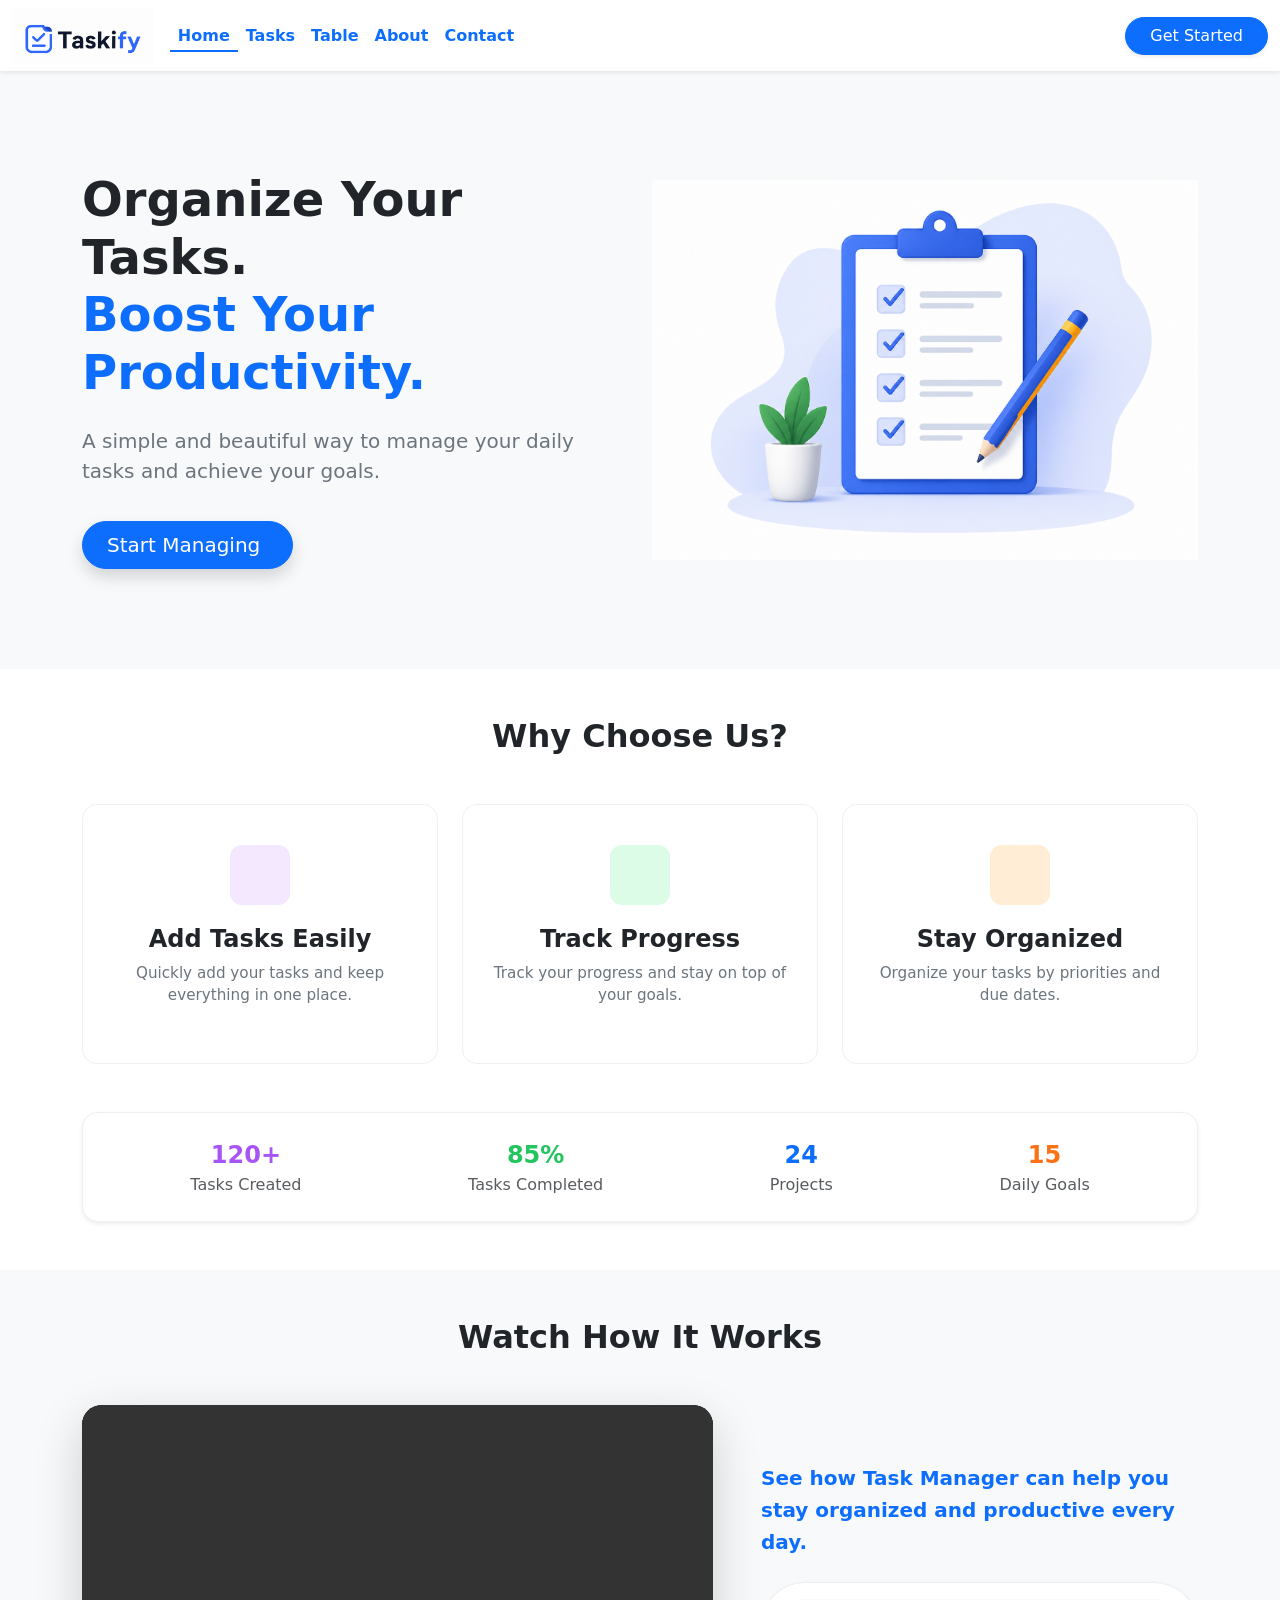
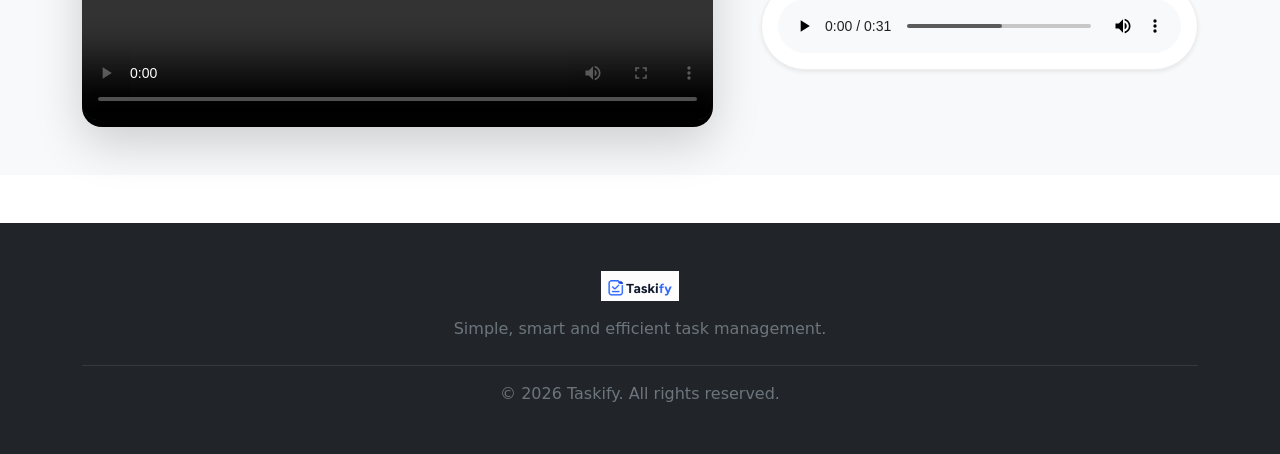
==== Html/index.html @ 80449838 "" complete landing page structure, navbar, and hero section with flexbox"" ====
<!DOCTYPE html>
<html lang="en">
<head>
    <meta charset="UTF-8">
    <meta name="viewport" content="width=device-width, initial-scale=1.0">
    <meta name="author" content="Remas Al-Shabeeb" />
    <meta name="description" content="Taskify is a modern task management and productivity app designed to simplify to-do lists, organize projects, and help users achieve goals efficiently. With a clean interface and smart features, Taskify turns everyday tasks into accomplishments." />
    <link rel="stylesheet" href="../CSS/index.CSS"/>
    <link href="https://cdn.jsdelivr.net/npm/bootstrap@5.3.8/dist/css/bootstrap.min.css" rel="stylesheet" integrity="sha384-sRIl4kxILFvY47J16cr9ZwB07vP4J8+LH7qKQnuqkuIAvNWLzeN8tE5YBujZqJLB" crossorigin="anonymous">
    <title>Taskify</title>
</head>
<body>


 <nav class="navbar navbar-expand-lg custom-nav shadow-sm bg-white">
  <div class="container-fluid">
    <a class="nav-logo anim-logo" href="index.html">
      <img src="../Elements/logo Taskify.png" alt="Taskify Logo" height="55" width="auto">
    </a>

    <button class="navbar-toggler" type="button" data-bs-toggle="collapse" data-bs-target="#navbarSupportedContent">
      <span class="navbar-toggler-icon"></span>
    </button>

    <div class="collapse navbar-collapse" id="navbarSupportedContent">
      <ul class="navbar-nav me-auto mb-2 mb-lg-0 ms-3">
        <li class="nav-item">
          <a class="nav-link active fw-bold text-primary" href="index.html">Home</a>
        </li>
        <li class="nav-item">
          <a class="nav-link fw-bold text-primary" href="tasks.html">Tasks</a>
        </li>
        <li class="nav-item">
          <a class="nav-link fw-bold text-primary" href="table.html">Table</a>
        </li>
        <li class="nav-item">
          <a class="nav-link fw-bold text-primary" href="about.html">About</a>
        </li>
        <li class="nav-item">
          <a class="nav-link fw-bold text-primary" href="contact.html">Contact</a>
        </li>
      </ul>

      <div class="d-flex">
        <a href="#" class="btn btn-primary rounded-pill px-4 shadow-sm">Get Started</a>
      </div>
    </div>
  </div>
</nav>


<header class="hero-container anim-fade-in">
    <div class="container">
        <div class="row align-items-center">
            
            <div class="col-md-6 text-center order-md-2">
                <img src="../Elements/Task list.png" alt="3D Checklist Illustration" class="img-fluid hero-image">
            </div>

            <div class="col-md-6 order-md-1">
                <h1 class="display-5 fw-bold hero-title">
                    Organize Your Tasks. <br>
                    <span class="text-primary">Boost Your Productivity.</span>
                </h1>
                <p class="lead hero-text">
                    A simple and beautiful way to manage your daily tasks and achieve your goals.
                </p>
                <div class="hero-btns-wrapper">
                    <a href="tasks.html" class="btn btn-primary btn-lg shadow rounded-pill px-4">
                        Start Managing
                        <i class="bi bi-arrow-right ms-2"></i>
                    </a>
                </div>
            </div>

        </div>
    </div>
</header>

<section class="why-choose-us py-5">
    <div class="container text-center">
        <h2 class="fw-bold mb-5">Why Choose Us?</h2>
        
        <div class="row g-4 mb-5">
            <div class="col-md-4">
                <div class="feature-card anim-hover">
                    <div class="icon-box bg-purple-light">
                        <i class="bi bi-calendar-check-fill text-purple"></i>
                    </div>
                    <h4>Add Tasks Easily</h4>
                    <p>Quickly add your tasks and keep everything in one place.</p>
                </div>
            </div>
            <div class="col-md-4">
                <div class="feature-card anim-hover">
                    <div class="icon-box bg-green-light">
                        <i class="bi bi-graph-up-arrow text-green"></i>
                    </div>
                    <h4>Track Progress</h4>
                    <p>Track your progress and stay on top of your goals.</p>
                </div>
            </div>
            <div class="col-md-4">
                <div class="feature-card anim-hover">
                    <div class="icon-box bg-orange-light">
                        <i class="bi bi-bell-fill text-orange"></i>
                    </div>
                    <h4>Stay Organized</h4>
                    <p>Organize your tasks by priorities and due dates.</p>
                </div>
            </div>
        </div>

        <div class="stats-bar d-flex justify-content-around align-items-center shadow-sm p-4 rounded-4 bg-white">
            <div class="stat-item"><span class="fw-bold fs-4 text-purple">120+</span> <p class="mb-0 text-muted">Tasks Created</p></div>
            <div class="stat-item"><span class="fw-bold fs-4 text-green">85%</span> <p class="mb-0 text-muted">Tasks Completed</p></div>
            <div class="stat-item"><span class="fw-bold fs-4 text-blue">24</span> <p class="mb-0 text-muted">Projects</p></div>
            <div class="stat-item"><span class="fw-bold fs-4 text-orange">15</span> <p class="mb-0 text-muted">Daily Goals</p></div>
        </div>
    </div>
</section>

<section class="how-it-works py-5 bg-light">
    <div class="container">
        <h2 class="text-center fw-bold mb-5">Watch How It Works</h2>
        
        <div class="row align-items-center g-5">
            <div class="col-lg-7">
                <div class="video-wrapper shadow-lg position-relative">
                    <video controls class="rounded-4 w-100">
                        <source src="../Elements/video time.mp4" type="video/mp4">
                        Your browser does not support the video tag.
                    </video>
                </div>
            </div>

            <div class="col-lg-5">
                <div class="content-box">
                    <p class="lead mb-4 fw-bold text-primary">
                        See how Task Manager can help you stay organized and productive every day.
                    </p>
                    
                    <div class="audio-player-custom p-3 rounded-pill d-flex align-items-center bg-white shadow-sm">
                        <audio controls class="w-100">
                            <source src="../Elements/video time audio.mp3" type="audio/mpeg">
                        </audio>
                    </div>
                </div>
            </div>
        </div>
    </div>
</section>

<footer class="bg-dark text-white py-5 mt-5">
    <div class="container text-center">
        <div class="mb-4">
            <img src="../Elements/logo Taskify.png" alt="Logo" height="30" class="filter-white">
            <p class="mt-3 text-secondary">Simple, smart and efficient task management.</p>
        </div>
        <hr class="text-secondary">
        <p class="mb-0 text-secondary">© 2026 Taskify. All rights reserved.</p>
    </div>
</footer>

</body>
</html>
---- CSS/index.CSS ----
/* --- أنيميشن اللوغو وحجمه --- */
.anim-logo img {
    height: 55px; /* نفس الارتفاع الموجود في HTML */
    transition: transform 0.4s cubic-bezier(0.175, 0.885, 0.32, 1.275);
}

.anim-logo:hover img {
    transform: scale(1.1) ; 
}

.nav-link.active {
    border-bottom: 2px solid #0d6efd; /* خط أزرق بسمك 2 بكسل */
    padding-bottom: 2px;}

/* تنسيق الروابط */
.nav-link {
    font-size: 17px; /* تكبير الخط قليلاً ليتناسب مع حجم اللوغو الجديد */
    border-bottom: 2px solid transparent;
    transition: all 0.3s ease;
    
}

.nav-link:hover {
    color: #0d6efd !important;
    transform: translateY(-3px);
}

/* حركة دخول النافبار من الأعلى */
@keyframes slideDown {
    from { transform: translateY(-100%); opacity: 0; }
    to { transform: translateY(0); opacity: 1; }
}

.custom-nav {
    animation: slideDown 0.6s ease-out;
}




/* --- تنسيقات قسم الـ Hero (Flexbox) --- */
.hero-container {
    background-color: #f8f9fa; /* الخلفية الفاتحة المريحة للعين */
    padding: 100px 0; /* مسافة كبيرة للأعلى والأسفل لإعطاء مساحة للتنفس */
    overflow: hidden;
}

/* استخدام Flexbox المدمج في Bootstrap عبر كلاس row */
.row {
    display: flex; /* Bootstrap يفعل هذا تلقائياً، لكن للتأكيد */
    align-items: center; /* محاذاة النص والصورة عمودياً في المنتصف */
}

/* تنسيق العناوين (Bold & Dark) */
.hero-title {
    color: #212529;
    line-height: 1.3;
}

/* تخصيص اللون الأزرق المطلوب */
.text-primary {
    color: #0d6efd !important;
}

/* تنسيق النص الوصفي */
.hero-text {
    color: #6c757d;
    margin: 25px 0 35px 0;
}

/* تنسيق الزر (دائري الأطراف وبلون Bootstrap الأساسي) */
.btn-primary {
    background-color: #0d6efd !important;
    border: none;
    transition: transform 0.3s ease;
}

.btn-primary:hover {
    transform: translateY(-3px); /* حركة خفيفة عند التمرير لتحقيق شرط الأنيميشن */
    box-shadow: 0 5px 15px rgba(13, 110, 253, 0.3) !important;
}

/* تنسيق الصورة */
.hero-image {
    max-height: 450px;
    transition: transform 0.3s ease;
}

/* --- الأنيميشن عند التحميل (للمتطلبات) --- */
.anim-fade-in {
    animation: fadeInSlide 1s ease-out;
}

@keyframes fadeInSlide {
    from {
        opacity: 0;
        transform: translateY(20px);
    }
    to {
        opacity: 1;
        transform: translateY(0);
    }
}




/* تنسيق الكروت */
.feature-card {
    background: #fff;
    padding: 40px 30px;
    border-radius: 15px;
    border: 1px solid #f0f0f0;
    height: 100%;
    transition: all 0.3s ease;
}

.feature-card h4 {
    font-weight: bold;
    margin-top: 20px;
}

.feature-card p {
    color: #6c757d;
    font-size: 0.95rem;
}

/* صناديق الأيقونات */
.icon-box {
    width: 60px;
    height: 60px;
    margin: 0 auto;
    display: flex;
    align-items: center;
    justify-content: center;
    border-radius: 12px;
    font-size: 1.5rem;
}

/* الألوان الخاصة (Matching the Image) */
.bg-purple-light { background-color: #f3e8ff; }
.text-purple { color: #a855f7; }

.bg-green-light { background-color: #dcfce7; }
.text-green { color: #22c55e; }

.bg-orange-light { background-color: #ffedd5; }
.text-orange { color: #f97316; }

.text-blue { color: #0d6efd; }

/* حركة التفاعل (Hover Animation) */
.anim-hover:hover {
    transform: translateY(-10px);
    box-shadow: 0 10px 30px rgba(0,0,0,0.08);
}

/* تنسيق شريط الإحصائيات بالأسفل باستخدام Flexbox */
.stats-bar {
    border: 1px solid #f0f0f0;
}

.stat-item {
    text-align: center;
}


/* تنسيق قسم الفيديو */
.video-wrapper {
    border-radius: 20px;
    overflow: hidden;
    background-color: #000;
    transition: transform 0.4s ease;
}

.video-wrapper:hover {
    transform: scale(1.02); /* حركة خفيفة عند التمرير */
}

/* تنسيق مشغل الصوت */
.audio-player-custom {
    border: 1px solid #eee;
}

/* تعديل ألوان مشغل الصوت ليناسب التصميم */
audio::-webkit-media-controls-enclosure {
    background-color: #f8f9fa;
}

/* تنسيق النصوص */
.how-it-works h2 {
    color: #212529;
}

.how-it-works .lead {
    color: #4b5563;
    line-height: 1.6;
}
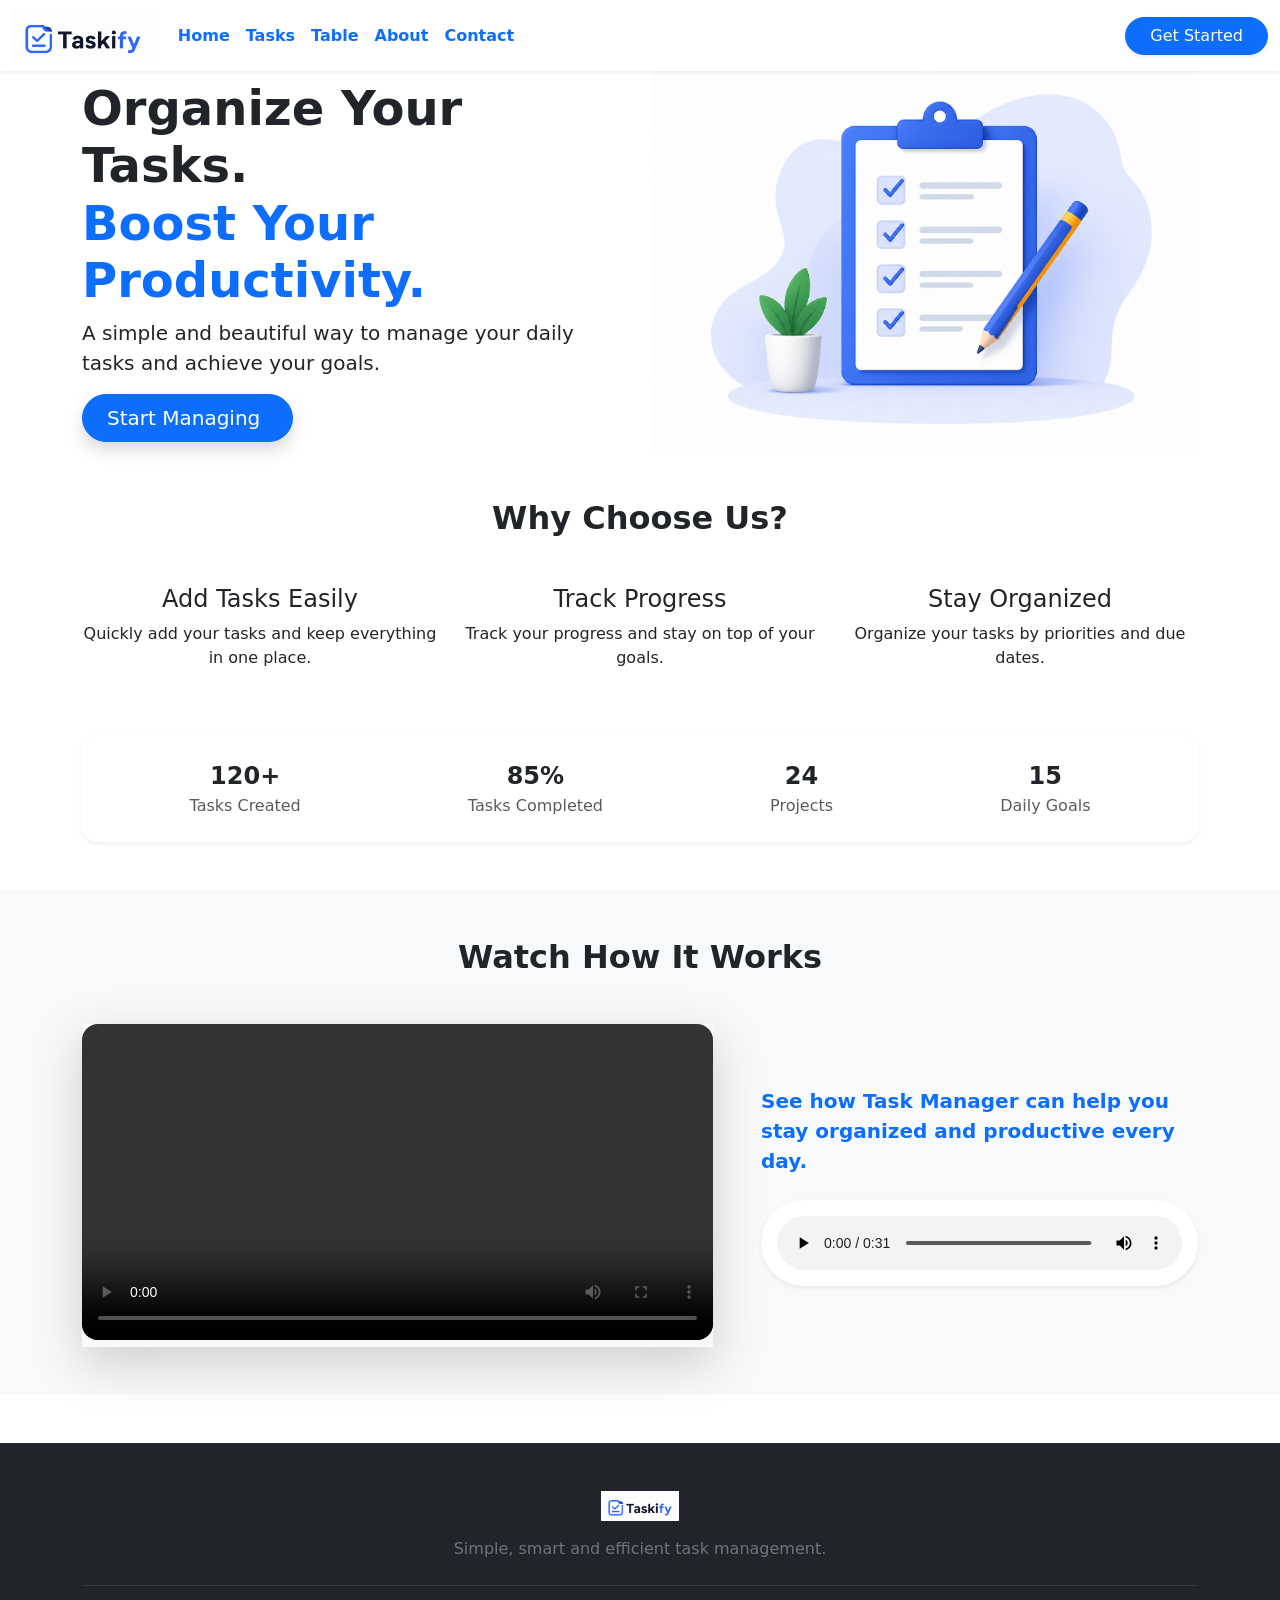
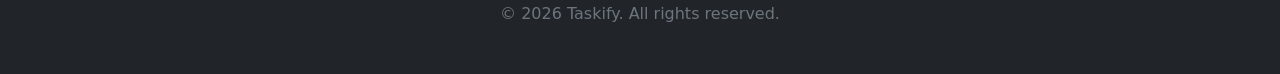
==== commit 9a79fc1f: ""Create a CSS file and link it"" ====
--- a/Html/index.html
+++ b/Html/index.html
@@ -5,7 +5,7 @@
     <meta name="viewport" content="width=device-width, initial-scale=1.0">
     <meta name="author" content="Remas Al-Shabeeb" />
     <meta name="description" content="Taskify is a modern task management and productivity app designed to simplify to-do lists, organize projects, and help users achieve goals efficiently. With a clean interface and smart features, Taskify turns everyday tasks into accomplishments." />
-    <link rel="stylesheet" href="../CSS/index.CSS"/>
+    <link rel="stylesheet" href="../CSS/index.css"/>
     <link href="https://cdn.jsdelivr.net/npm/bootstrap@5.3.8/dist/css/bootstrap.min.css" rel="stylesheet" integrity="sha384-sRIl4kxILFvY47J16cr9ZwB07vP4J8+LH7qKQnuqkuIAvNWLzeN8tE5YBujZqJLB" crossorigin="anonymous">
     <title>Taskify</title>
 </head>
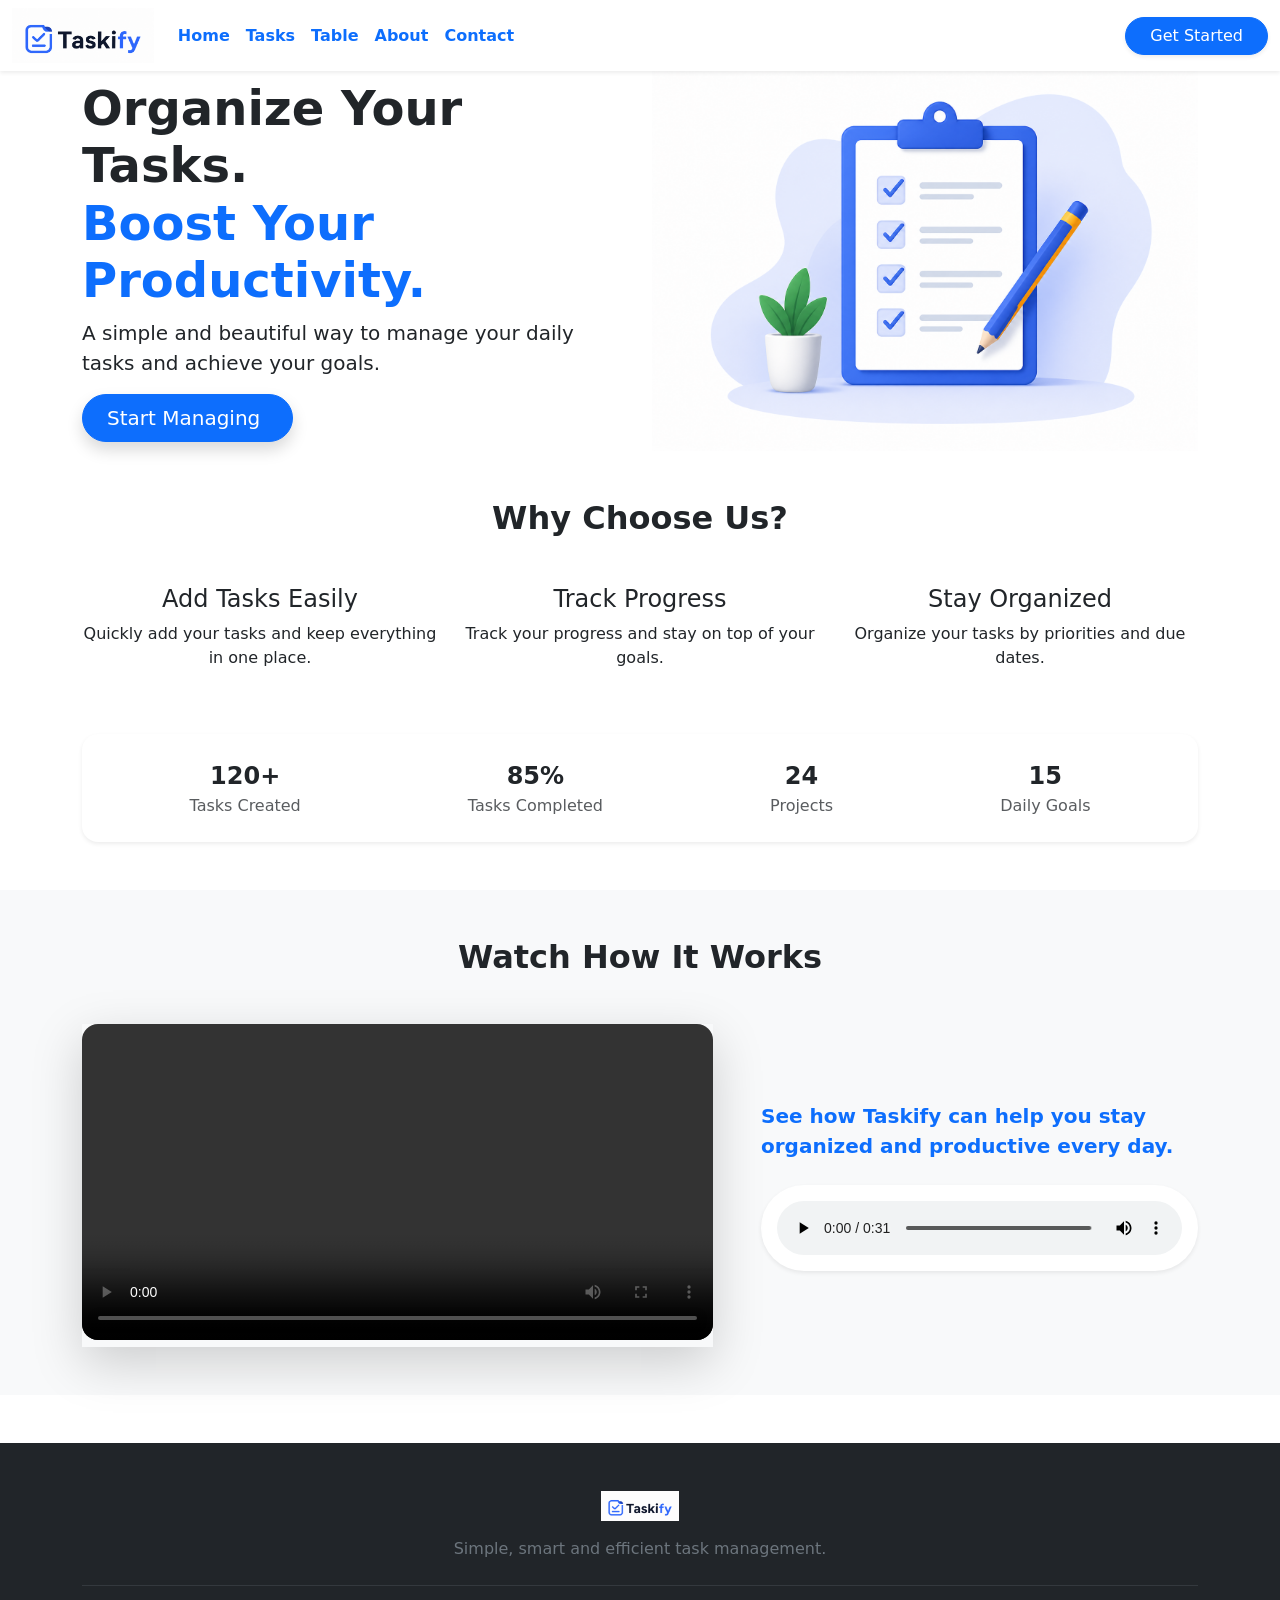
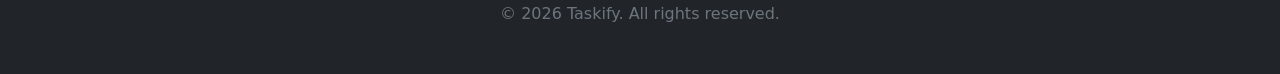
==== commit 12419298: "" finalize all pages (Home, Table, About, Contact) with responsive layout and styling"" ====
--- a/Html/index.html
+++ b/Html/index.html
@@ -12,7 +12,7 @@
 <body>
 
 
- <nav class="navbar navbar-expand-lg custom-nav shadow-sm bg-white">
+ <nav class="navbar navbar-expand-lg custom-nav shadow-sm bg-white sticky-top">
   <div class="container-fluid">
     <a class="nav-logo anim-logo" href="index.html">
       <img src="../Elements/logo Taskify.png" alt="Taskify Logo" height="55" width="auto">
@@ -137,7 +137,7 @@
             <div class="col-lg-5">
                 <div class="content-box">
                     <p class="lead mb-4 fw-bold text-primary">
-                        See how Task Manager can help you stay organized and productive every day.
+                        See how Taskify can help you stay organized and productive every day.
                     </p>
                     
                     <div class="audio-player-custom p-3 rounded-pill d-flex align-items-center bg-white shadow-sm">
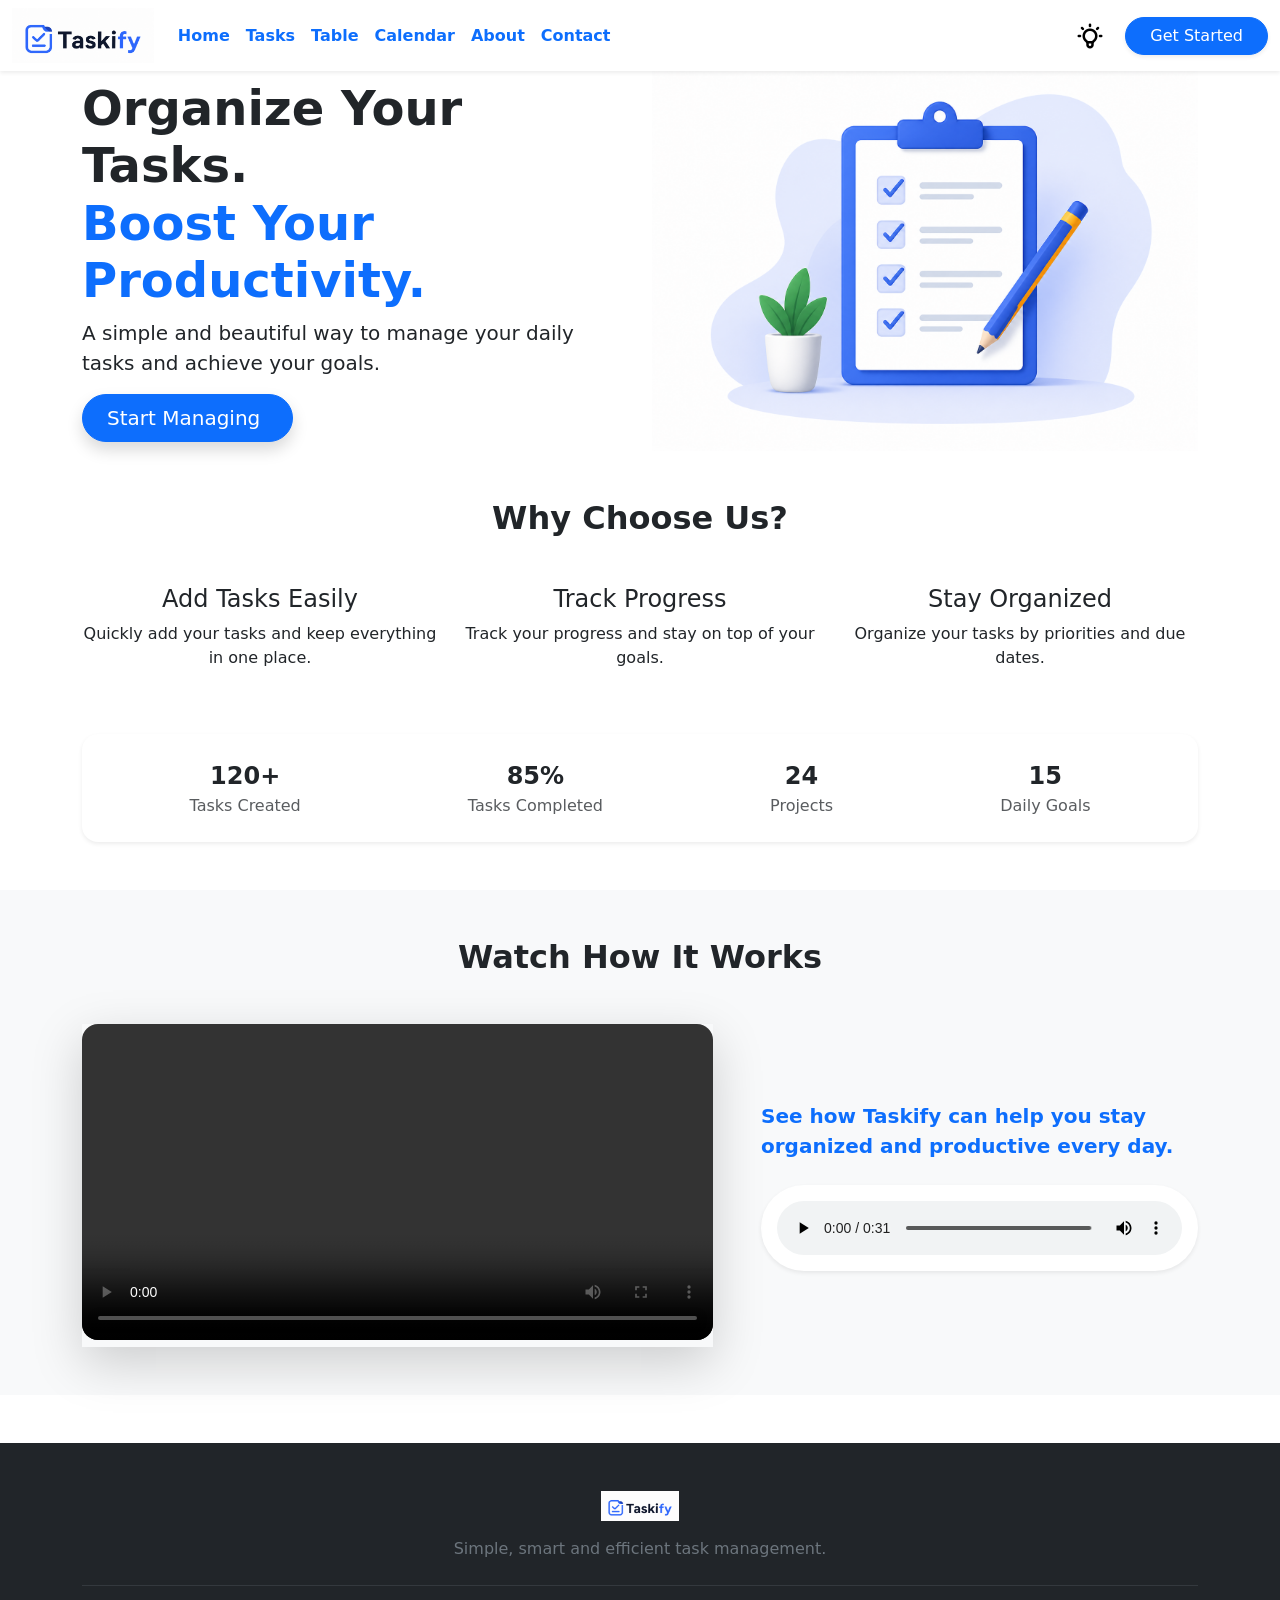
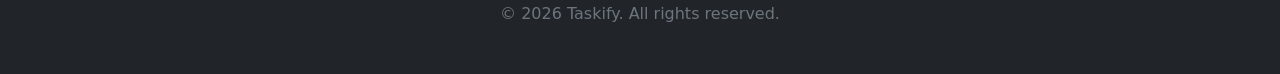
==== commit 91025f94: ""Build dynamic calendar using Vanilla JS, integrate LocalStorage for task sync, add HTML5 form valid" ====
--- a/Html/index.html
+++ b/Html/index.html
@@ -34,6 +34,9 @@
           <a class="nav-link fw-bold text-primary" href="table.html">Table</a>
         </li>
         <li class="nav-item">
+          <a class="nav-link active fw-bold text-primary" href="calendar.html">Calendar</a>
+        </li>
+        <li class="nav-item">
           <a class="nav-link fw-bold text-primary" href="about.html">About</a>
         </li>
         <li class="nav-item">
@@ -41,13 +44,15 @@
         </li>
       </ul>
 
-      <div class="d-flex">
+       <div class="d-flex align-items-center">
+        <button id="darkModeToggle" class="btn btn-outline-secondary rounded-circle me-3 border-0 p-1">
+            <img id="themeIconImg" src="../Elements/bulb.png" alt="Toggle Theme" height="30" width="30">
+        </button>
         <a href="#" class="btn btn-primary rounded-pill px-4 shadow-sm">Get Started</a>
       </div>
     </div>
   </div>
 </nav>
-
 
 <header class="hero-container anim-fade-in">
     <div class="container">
@@ -162,5 +167,9 @@
     </div>
 </footer>
 
+
+<script src="https://cdn.jsdelivr.net/npm/bootstrap@5.3.8/dist/js/bootstrap.bundle.min.js" integrity="sha384-FKyoEForCGlyvwx9Hj09JcYn3nv7wiPVlz7YYwJrWVcXK/BmnVDxM+D2scQbITxI" crossorigin="anonymous"></script>
+<script src="../JS/Theme.JS"></script>
+
 </body>
 </html>
